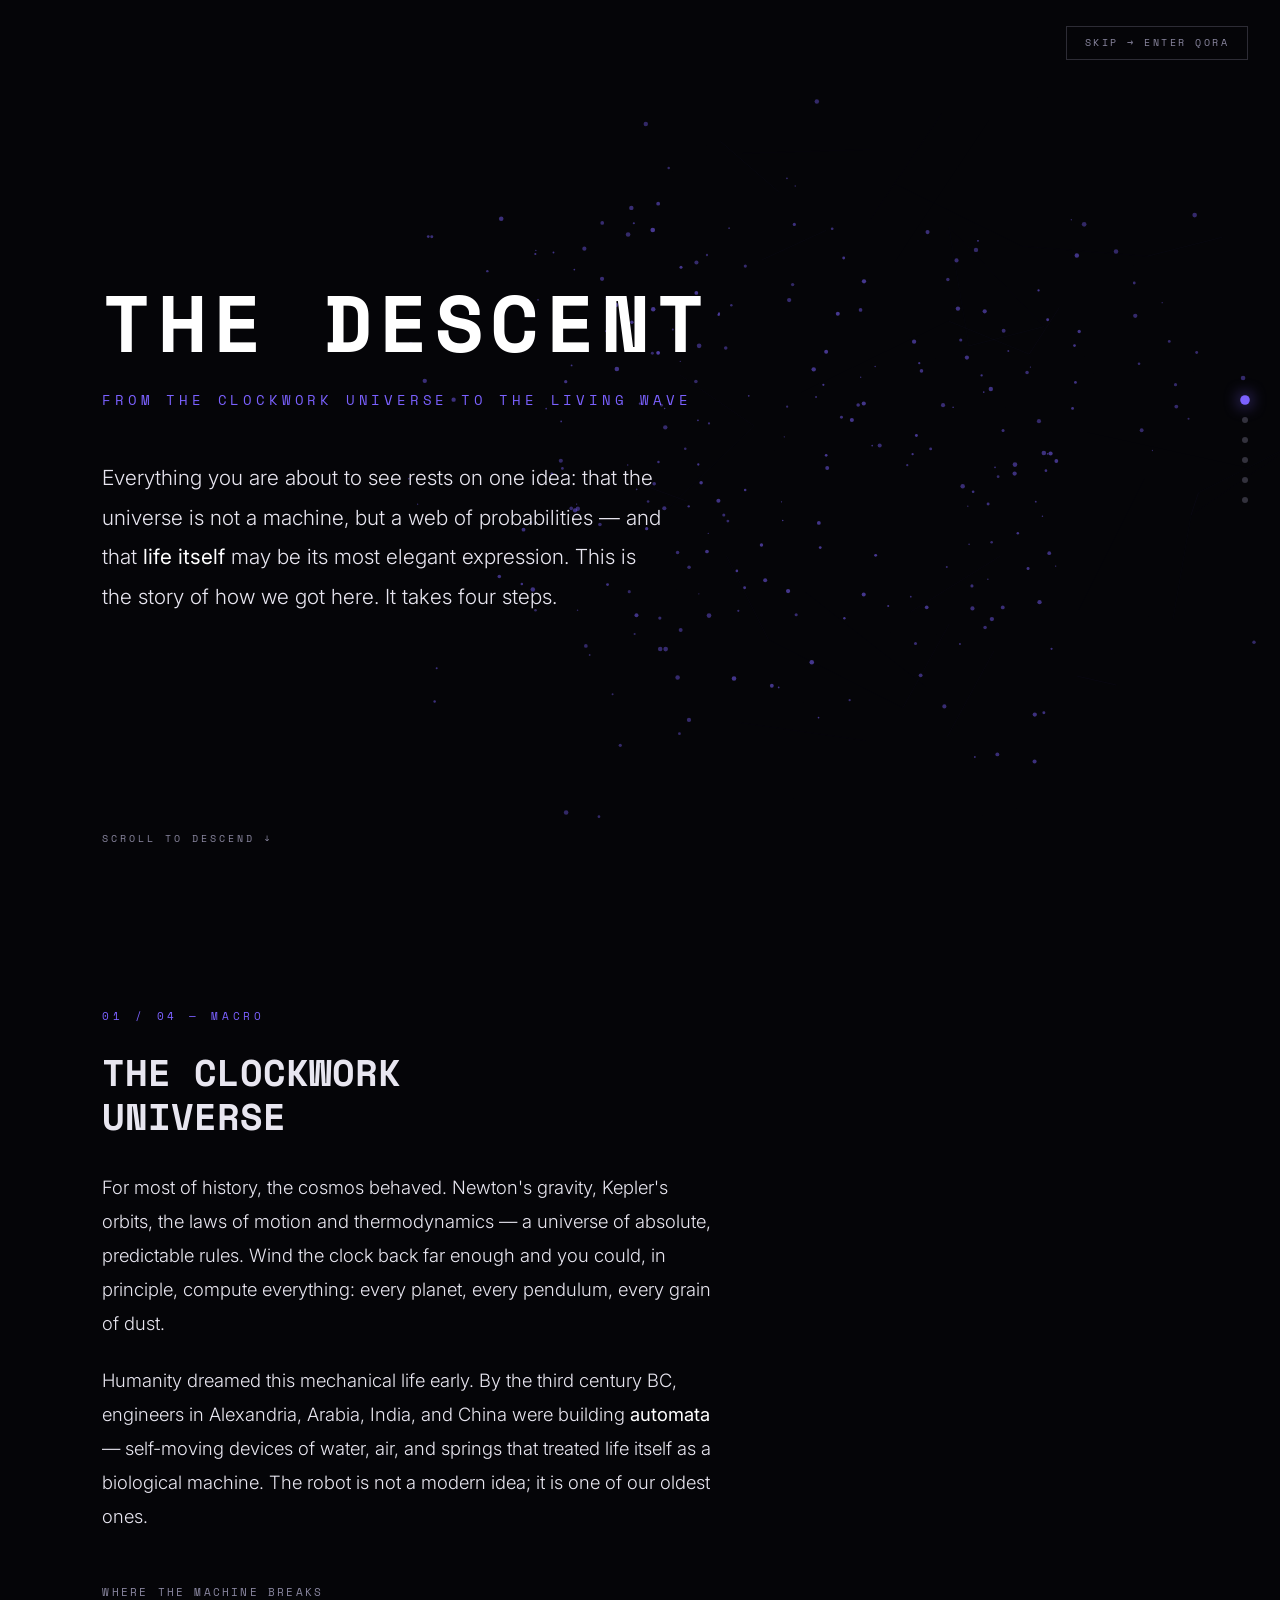
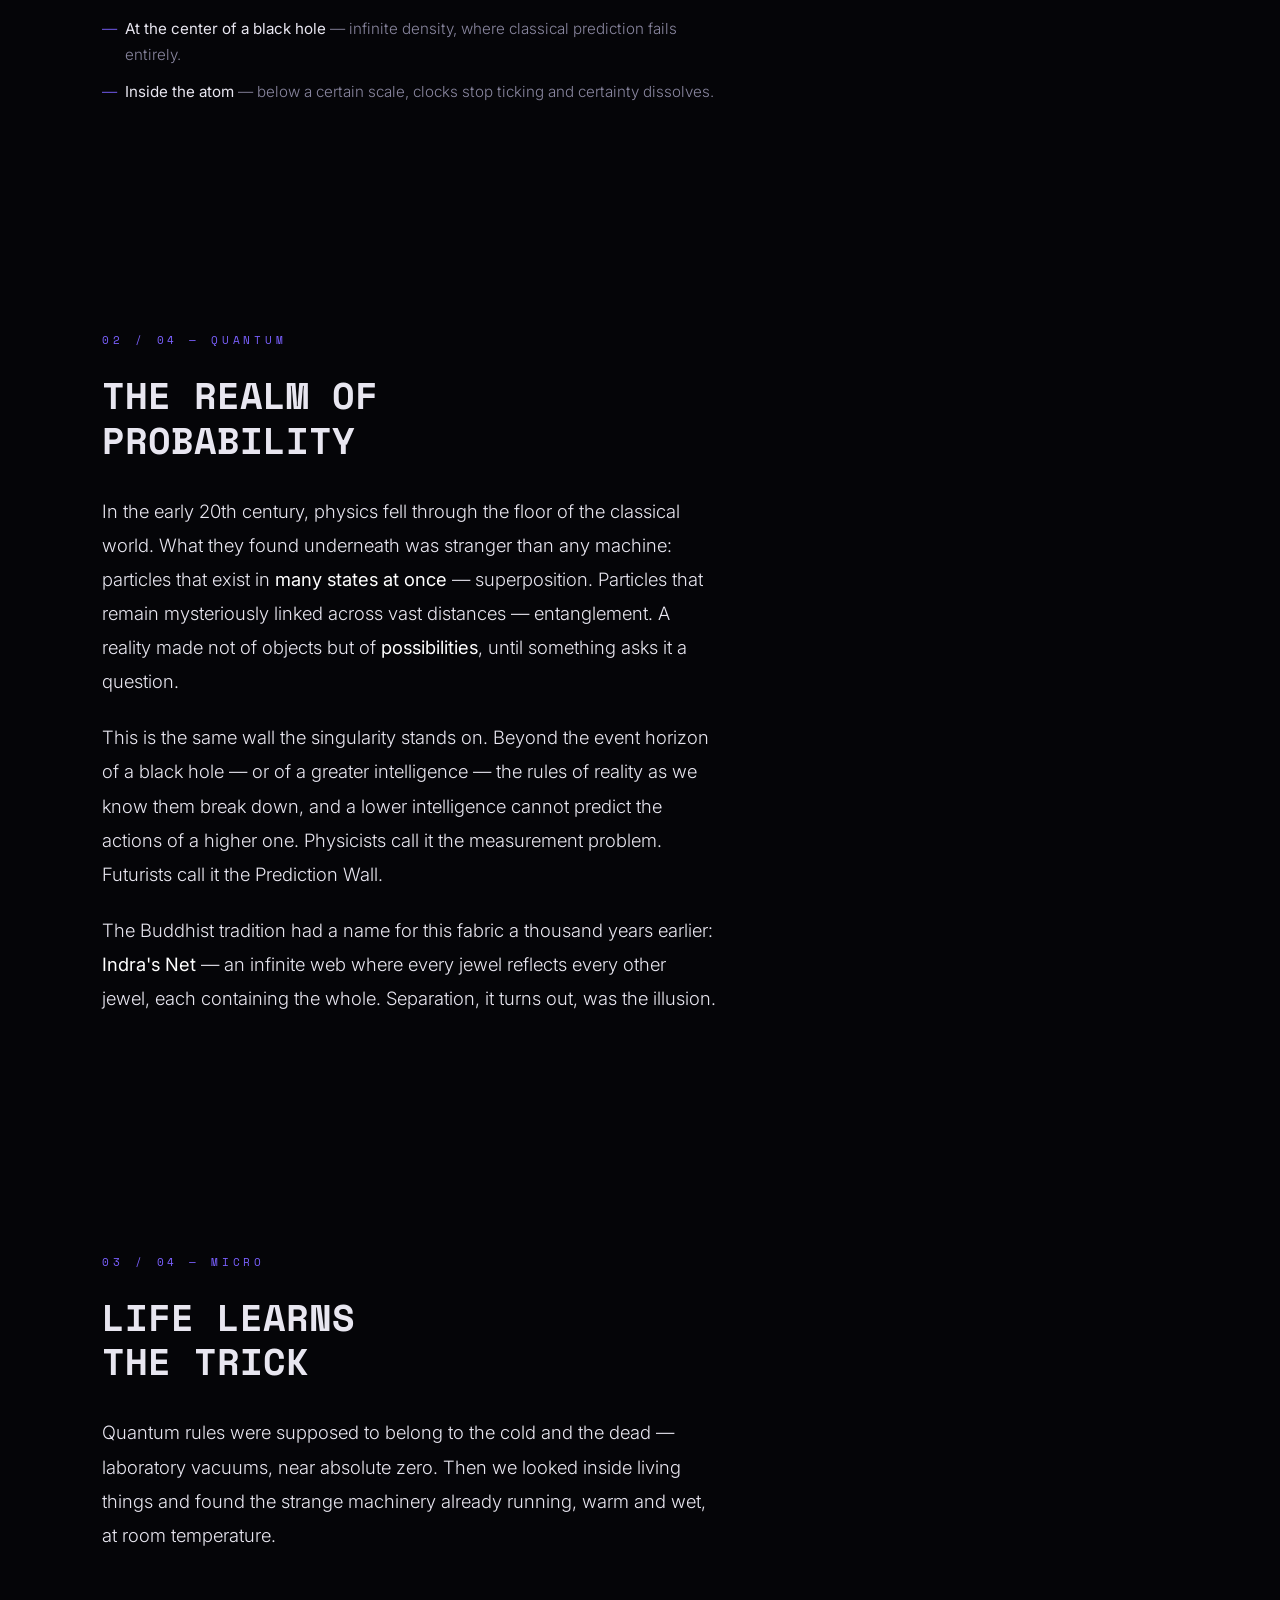
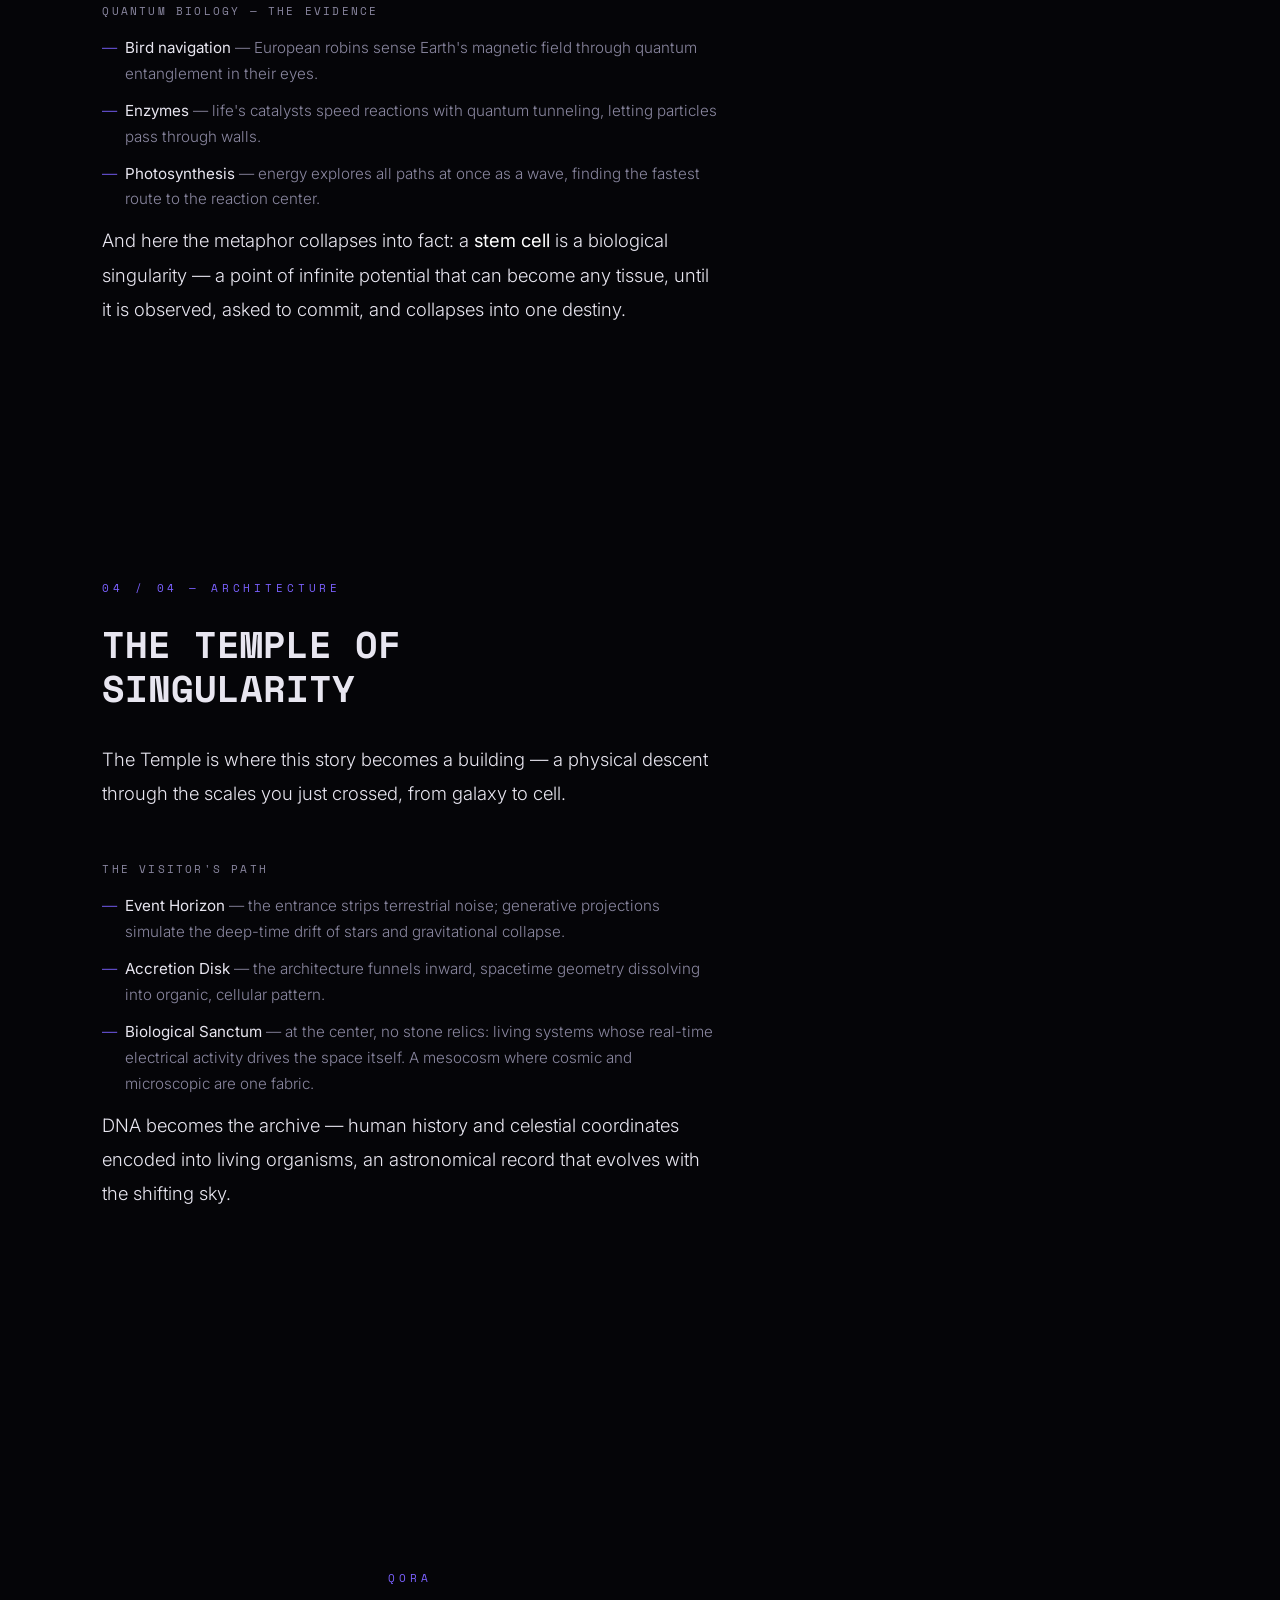
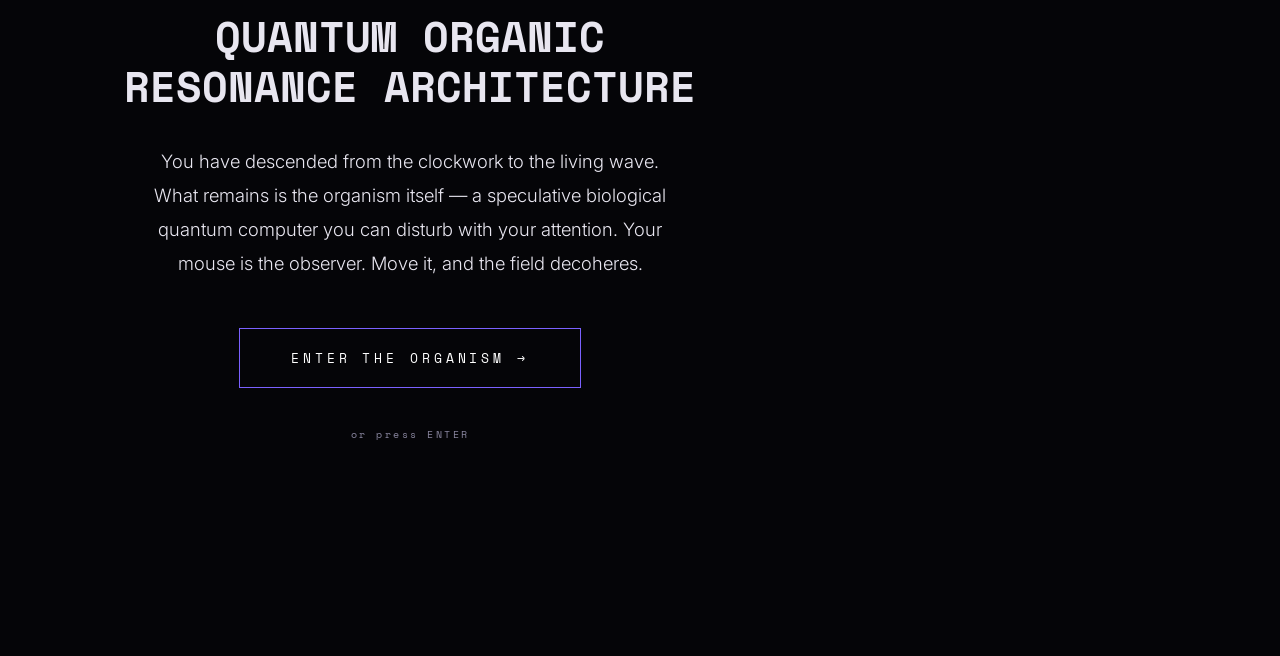
==== journey.html @ 7dcd742a "Add The Descent — pre-QORA journey page (classical → quantum → biology → temple)" ====
<!DOCTYPE html>
<html lang="en">
<head>
<meta charset="UTF-8">
<meta name="viewport" content="width=device-width, initial-scale=1.0">
<title>The Descent — Before QORA</title>
<meta name="description" content="From the clockwork universe to quantum biology: the conceptual runway to QORA, a living architecture of quantum coherence.">
<link rel="stylesheet" href="css/journey.css">
<link rel="preconnect" href="https://fonts.googleapis.com">
<link rel="preconnect" href="https://fonts.gstatic.com" crossorigin>
<link href="https://fonts.googleapis.com/css2?family=Space+Mono:wght@400;700&family=Inter:wght@300;400&display=swap" rel="stylesheet">
</head>
<body>

<canvas id="journey-canvas"></canvas>

<a class="skip-top" href="/#qora">SKIP → ENTER QORA</a>

<nav class="progress-rail" aria-label="Chapters">
  <a href="#prologue"></a>
  <a href="#ch1"></a>
  <a href="#ch2"></a>
  <a href="#ch3"></a>
  <a href="#ch4"></a>
  <a href="#finale"></a>
</nav>

<!-- PROLOGUE -->
<section class="chapter" id="prologue">
  <div class="wordmark reveal">THE DESCENT</div>
  <div class="tagline reveal">FROM THE CLOCKWORK UNIVERSE TO THE LIVING WAVE</div>
  <p class="lede reveal">
    Everything you are about to see rests on one idea: that the universe is not a machine,
    but a web of probabilities — and that <em>life itself</em> may be its most elegant
    expression. This is the story of how we got here. It takes four steps.
  </p>
  <div class="scroll-hint reveal">SCROLL TO DESCEND ↓</div>
</section>

<!-- CHAPTER 1 -->
<section class="chapter" id="ch1">
  <div class="num reveal">01 / 04 — MACRO</div>
  <h2 class="reveal">THE CLOCKWORK<br>UNIVERSE</h2>
  <p class="reveal">
    For most of history, the cosmos behaved. Newton's gravity, Kepler's orbits, the laws of
    motion and thermodynamics — a universe of absolute, predictable rules. Wind the clock
    back far enough and you could, in principle, compute everything: every planet, every
    pendulum, every grain of dust.
  </p>
  <p class="reveal">
    Humanity dreamed this mechanical life early. By the third century BC, engineers in
    Alexandria, Arabia, India, and China were building <em>automata</em> — self-moving
    devices of water, air, and springs that treated life itself as a biological machine.
    The robot is not a modern idea; it is one of our oldest ones.
  </p>
  <div class="sub reveal">Where the machine breaks</div>
  <ul class="reveal">
    <li><strong>At the center of a black hole</strong> — infinite density, where classical prediction fails entirely.</li>
    <li><strong>Inside the atom</strong> — below a certain scale, clocks stop ticking and certainty dissolves.</li>
  </ul>
</section>

<!-- CHAPTER 2 -->
<section class="chapter" id="ch2">
  <div class="num reveal">02 / 04 — QUANTUM</div>
  <h2 class="reveal">THE REALM OF<br>PROBABILITY</h2>
  <p class="reveal">
    In the early 20th century, physics fell through the floor of the classical world.
    What they found underneath was stranger than any machine: particles that exist in
    <em>many states at once</em> — superposition. Particles that remain mysteriously
    linked across vast distances — entanglement. A reality made not of objects but of
    <em>possibilities</em>, until something asks it a question.
  </p>
  <p class="reveal">
    This is the same wall the singularity stands on. Beyond the event horizon of a black
    hole — or of a greater intelligence — the rules of reality as we know them break down,
    and a lower intelligence cannot predict the actions of a higher one. Physicists call
    it the measurement problem. Futurists call it the Prediction Wall.
  </p>
  <p class="reveal">
    The Buddhist tradition had a name for this fabric a thousand years earlier:
    <em>Indra's Net</em> — an infinite web where every jewel reflects every other jewel,
    each containing the whole. Separation, it turns out, was the illusion.
  </p>
</section>

<!-- CHAPTER 3 -->
<section class="chapter" id="ch3">
  <div class="num reveal">03 / 04 — MICRO</div>
  <h2 class="reveal">LIFE LEARNS<br>THE TRICK</h2>
  <p class="reveal">
    Quantum rules were supposed to belong to the cold and the dead — laboratory vacuums,
    near absolute zero. Then we looked inside living things and found the strange machinery
    already running, warm and wet, at room temperature.
  </p>
  <div class="sub reveal">Quantum biology — the evidence</div>
  <ul class="reveal">
    <li><strong>Bird navigation</strong> — European robins sense Earth's magnetic field through quantum entanglement in their eyes.</li>
    <li><strong>Enzymes</strong> — life's catalysts speed reactions with quantum tunneling, letting particles pass through walls.</li>
    <li><strong>Photosynthesis</strong> — energy explores all paths at once as a wave, finding the fastest route to the reaction center.</li>
  </ul>
  <p class="reveal">
    And here the metaphor collapses into fact: a <em>stem cell</em> is a biological
    singularity — a point of infinite potential that can become any tissue, until it is
    observed, asked to commit, and collapses into one destiny.
  </p>
</section>

<!-- CHAPTER 4 -->
<section class="chapter" id="ch4">
  <div class="num reveal">04 / 04 — ARCHITECTURE</div>
  <h2 class="reveal">THE TEMPLE OF<br>SINGULARITY</h2>
  <p class="reveal">
    The Temple is where this story becomes a building — a physical descent through the
    scales you just crossed, from galaxy to cell.
  </p>
  <div class="sub reveal">The visitor's path</div>
  <ul class="reveal">
    <li><strong>Event Horizon</strong> — the entrance strips terrestrial noise; generative projections simulate the deep-time drift of stars and gravitational collapse.</li>
    <li><strong>Accretion Disk</strong> — the architecture funnels inward, spacetime geometry dissolving into organic, cellular pattern.</li>
    <li><strong>Biological Sanctum</strong> — at the center, no stone relics: living systems whose real-time electrical activity drives the space itself. A mesocosm where cosmic and microscopic are one fabric.</li>
  </ul>
  <p class="reveal">
    DNA becomes the archive — human history and celestial coordinates encoded into living
    organisms, an astronomical record that evolves with the shifting sky.
  </p>
</section>

<!-- FINALE -->
<section class="chapter" id="finale">
  <div class="num reveal">QORA</div>
  <h2 class="reveal">QUANTUM ORGANIC<br>RESONANCE ARCHITECTURE</h2>
  <p class="reveal">
    You have descended from the clockwork to the living wave. What remains is the
    organism itself — a speculative biological quantum computer you can disturb with
    your attention. Your mouse is the observer. Move it, and the field decoheres.
  </p>
  <a id="enter-qora" href="/#qora" class="reveal">ENTER THE ORGANISM →</a>
  <a class="skip reveal" href="/#qora">or press ENTER</a>
</section>

<script>
// reveal-on-scroll + active chapter tracking
const chapters = document.querySelectorAll('.chapter');
const dots = document.querySelectorAll('.progress-rail a');
const io = new IntersectionObserver(es => es.forEach(e => {
  if (e.isIntersecting) e.target.classList.add('visible');
}), { threshold: 0.18 });
document.querySelectorAll('.reveal').forEach(el => io.observe(el));

const chIO = new IntersectionObserver(es => es.forEach(e => {
  if (e.isIntersecting) {
    dots.forEach(d => d.classList.toggle('active', d.getAttribute('href') === '#' + e.target.id));
    document.body.dataset.chapter = e.target.id;
  }
}), { threshold: 0.5 });
chapters.forEach(c => chIO.observe(c));

// ENTER key → QORA
addEventListener('keydown', e => { if (e.key === 'Enter') location.href = '/#qora'; });
</script>
<script src="js/journey.js"></script>
</body>
</html>
---- css/journey.css ----
/* QORA — The Descent (journey) */
:root {
  --bg: #050508;
  --ink: #e8e6f0;
  --dim: #8a87a0;
  --accent: #7b61ff;
  --accent2: #00e5a0;
  --line: rgba(123, 97, 255, 0.25);
}
* { margin: 0; padding: 0; box-sizing: border-box; }
html { scroll-behavior: smooth; }
body {
  background: var(--bg);
  color: var(--ink);
  font-family: 'Inter', -apple-system, sans-serif;
  font-weight: 300;
  overflow-x: hidden;
}
#journey-canvas {
  position: fixed;
  inset: 0;
  z-index: 0;
  pointer-events: none;
}
.chapter {
  position: relative;
  z-index: 1;
  min-height: 100vh;
  display: flex;
  flex-direction: column;
  justify-content: center;
  padding: 12vh 8vw;
  max-width: 820px;
}
.chapter .num {
  font-family: 'Space Mono', monospace;
  font-size: 11px;
  letter-spacing: 0.35em;
  color: var(--accent);
  margin-bottom: 1.6rem;
}
.chapter h2 {
  font-family: 'Space Mono', monospace;
  font-weight: 700;
  font-size: clamp(1.4rem, 3.4vw, 2.3rem);
  line-height: 1.2;
  margin-bottom: 2rem;
}
.chapter p {
  font-size: clamp(1rem, 1.6vw, 1.15rem);
  line-height: 1.85;
  color: var(--ink);
  margin-bottom: 1.4rem;
  max-width: 620px;
}
.chapter p em, .chapter p strong { color: #fff; font-style: normal; font-weight: 400; }
.chapter .sub {
  font-family: 'Space Mono', monospace;
  font-size: 11px;
  letter-spacing: 0.2em;
  color: var(--dim);
  text-transform: uppercase;
  margin: 1.8rem 0 0.6rem;
}
.chapter ul { list-style: none; margin-top: 0.4rem; }
.chapter li {
  font-size: 0.95rem;
  line-height: 1.7;
  color: var(--dim);
  padding-left: 1.4rem;
  position: relative;
  margin-bottom: 0.7rem;
  max-width: 620px;
}
.chapter li::before {
  content: '—';
  position: absolute;
  left: 0;
  color: var(--accent);
}
.chapter li strong { color: var(--ink); font-weight: 400; }

/* prologue */
#prologue { align-items: flex-start; text-align: left; }
#prologue .wordmark {
  font-family: 'Space Mono', monospace;
  font-size: clamp(2.6rem, 8vw, 5rem);
  font-weight: 700;
  letter-spacing: 0.08em;
  color: #fff;
  margin-bottom: 0.6rem;
}
#prologue .tagline {
  font-family: 'Space Mono', monospace;
  font-size: clamp(0.7rem, 1.6vw, 0.85rem);
  letter-spacing: 0.28em;
  color: var(--accent);
  margin-bottom: 3rem;
}
#prologue p.lede {
  font-size: clamp(1.05rem, 2vw, 1.3rem);
  line-height: 1.9;
  max-width: 560px;
}
.scroll-hint {
  position: absolute;
  bottom: 6vh;
  left: 8vw;
  font-family: 'Space Mono', monospace;
  font-size: 10px;
  letter-spacing: 0.3em;
  color: var(--dim);
  animation: pulse 2.4s ease-in-out infinite;
}
@keyframes pulse { 0%,100% { opacity: 0.35; } 50% { opacity: 1; } }

/* reveal on scroll */
.reveal { opacity: 0; transform: translateY(28px); transition: opacity 1s ease, transform 1s ease; }
.reveal.visible { opacity: 1; transform: none; }

/* finale */
#finale { align-items: center; text-align: center; min-height: 100vh; }
#finale h2 { font-size: clamp(1.6rem, 4vw, 2.6rem); }
#finale p { max-width: 520px; margin: 0 auto 3rem; }
#enter-qora {
  font-family: 'Space Mono', monospace;
  font-size: 13px;
  letter-spacing: 0.3em;
  color: #fff;
  background: transparent;
  border: 1px solid var(--accent);
  padding: 1.2rem 3.2rem;
  cursor: pointer;
  text-decoration: none;
  transition: background 0.4s ease, box-shadow 0.4s ease, border-color 0.4s ease;
}
#enter-qora:hover {
  background: rgba(123, 97, 255, 0.15);
  border-color: #fff;
  box-shadow: 0 0 40px rgba(123, 97, 255, 0.4);
}
#finale .skip {
  display: block;
  margin-top: 2.4rem;
  font-family: 'Space Mono', monospace;
  font-size: 10px;
  letter-spacing: 0.25em;
  color: var(--dim);
  text-decoration: none;
}
#finale .skip:hover { color: var(--ink); }

.progress-rail {
  position: fixed;
  right: 2rem;
  top: 50%;
  transform: translateY(-50%);
  z-index: 2;
  display: flex;
  flex-direction: column;
  gap: 14px;
}
.progress-rail a {
  width: 6px; height: 6px;
  border-radius: 50%;
  background: rgba(138, 135, 160, 0.35);
  transition: background 0.3s, transform 0.3s;
}
.progress-rail a.active { background: var(--accent); transform: scale(1.6); box-shadow: 0 0 10px var(--accent); }

.skip-top {
  position: fixed;
  top: 1.6rem;
  right: 2rem;
  z-index: 3;
  font-family: 'Space Mono', monospace;
  font-size: 10px;
  letter-spacing: 0.25em;
  color: var(--dim);
  text-decoration: none;
  border: 1px solid rgba(138,135,160,0.3);
  padding: 0.55rem 1.1rem;
  transition: color 0.3s, border-color 0.3s;
}
.skip-top:hover { color: #fff; border-color: var(--accent); }

@media (max-width: 640px) {
  .progress-rail { display: none; }
  .chapter { padding: 14vh 7vw; }
  .skip-top { top: 1rem; right: 1rem; }
}
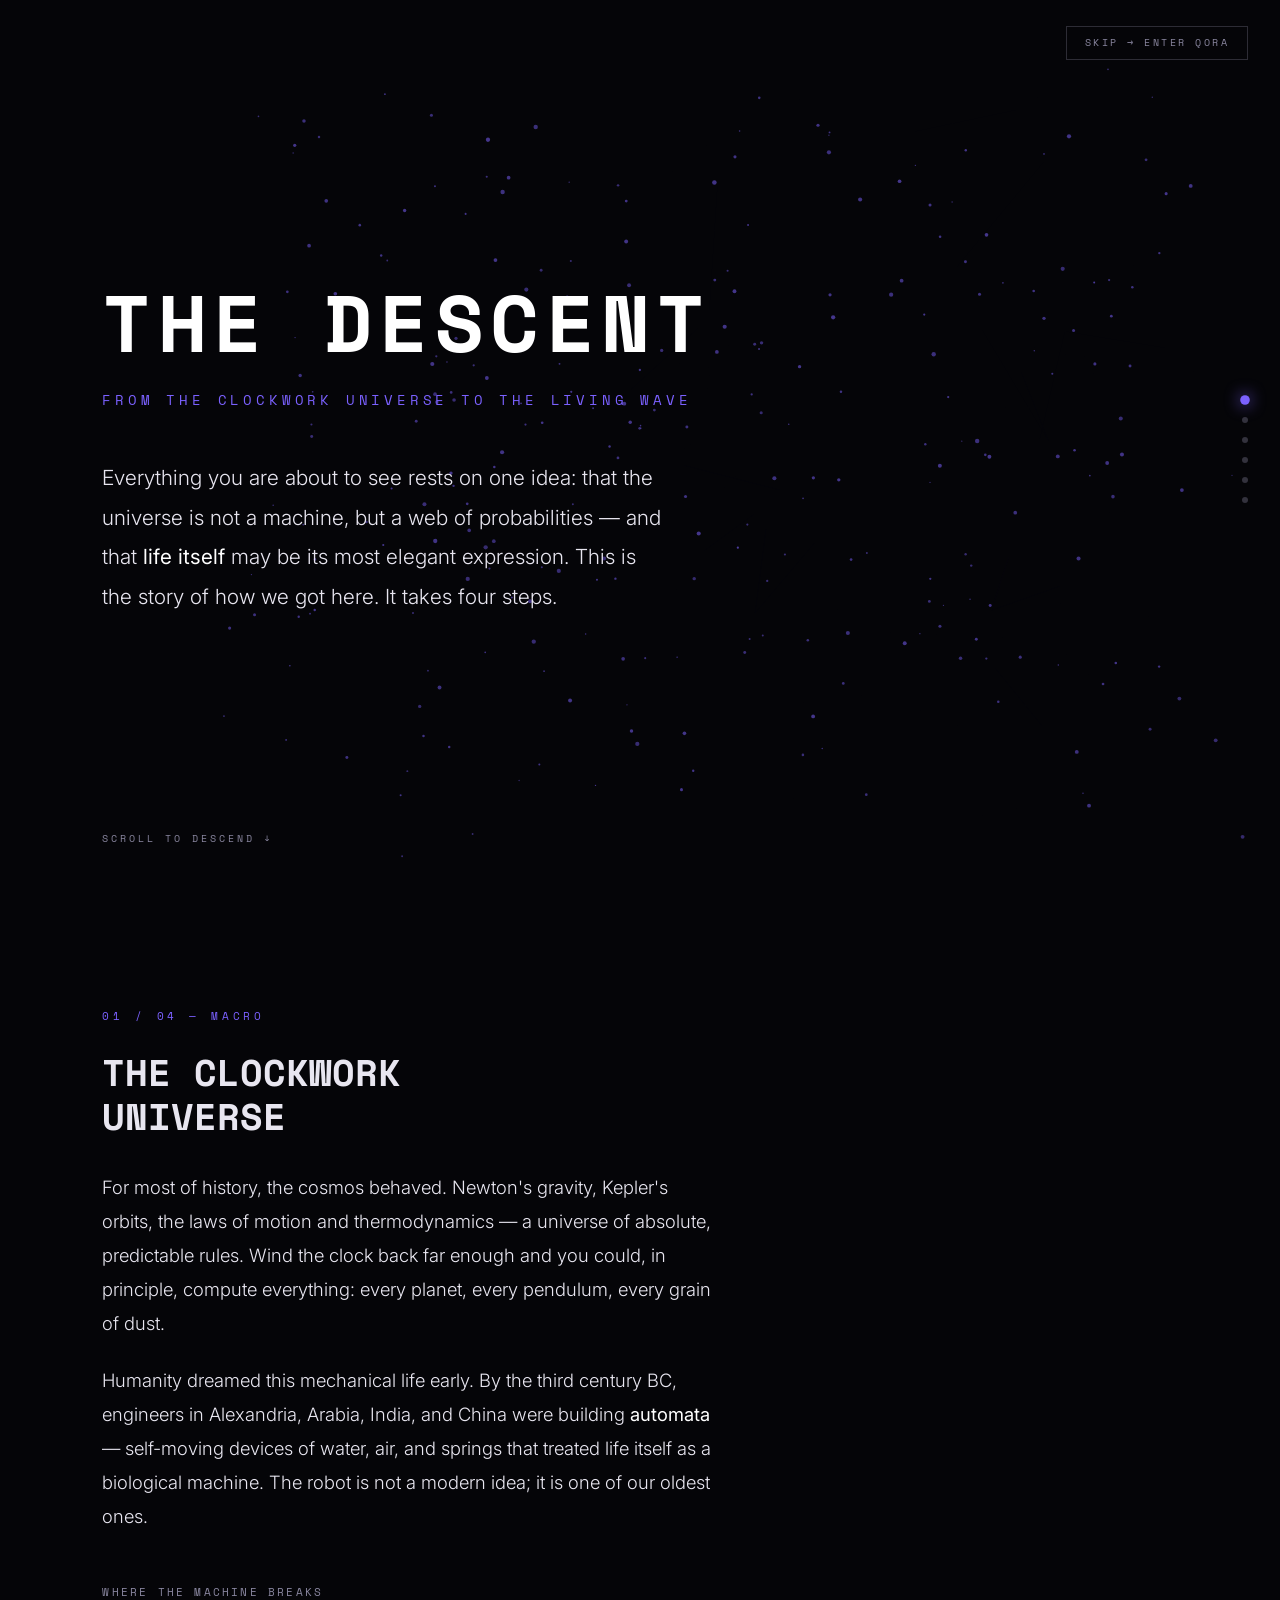
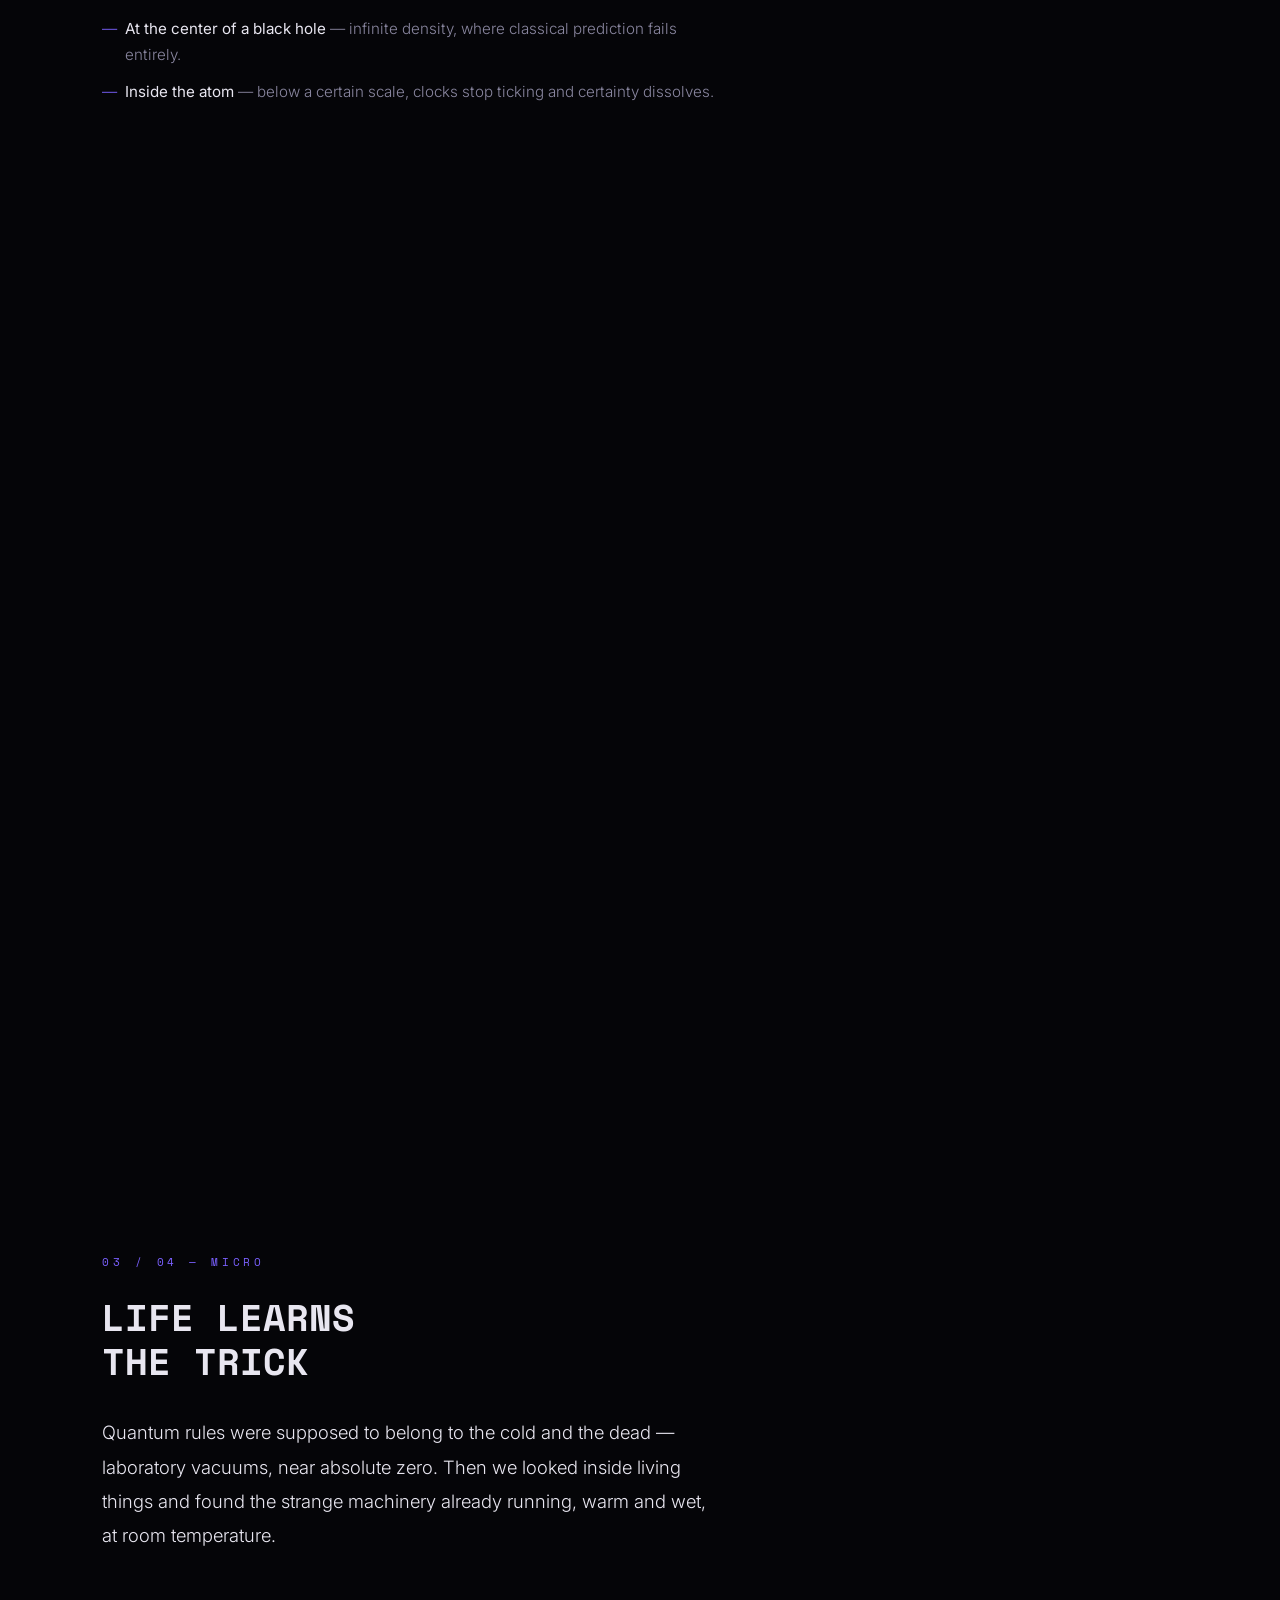
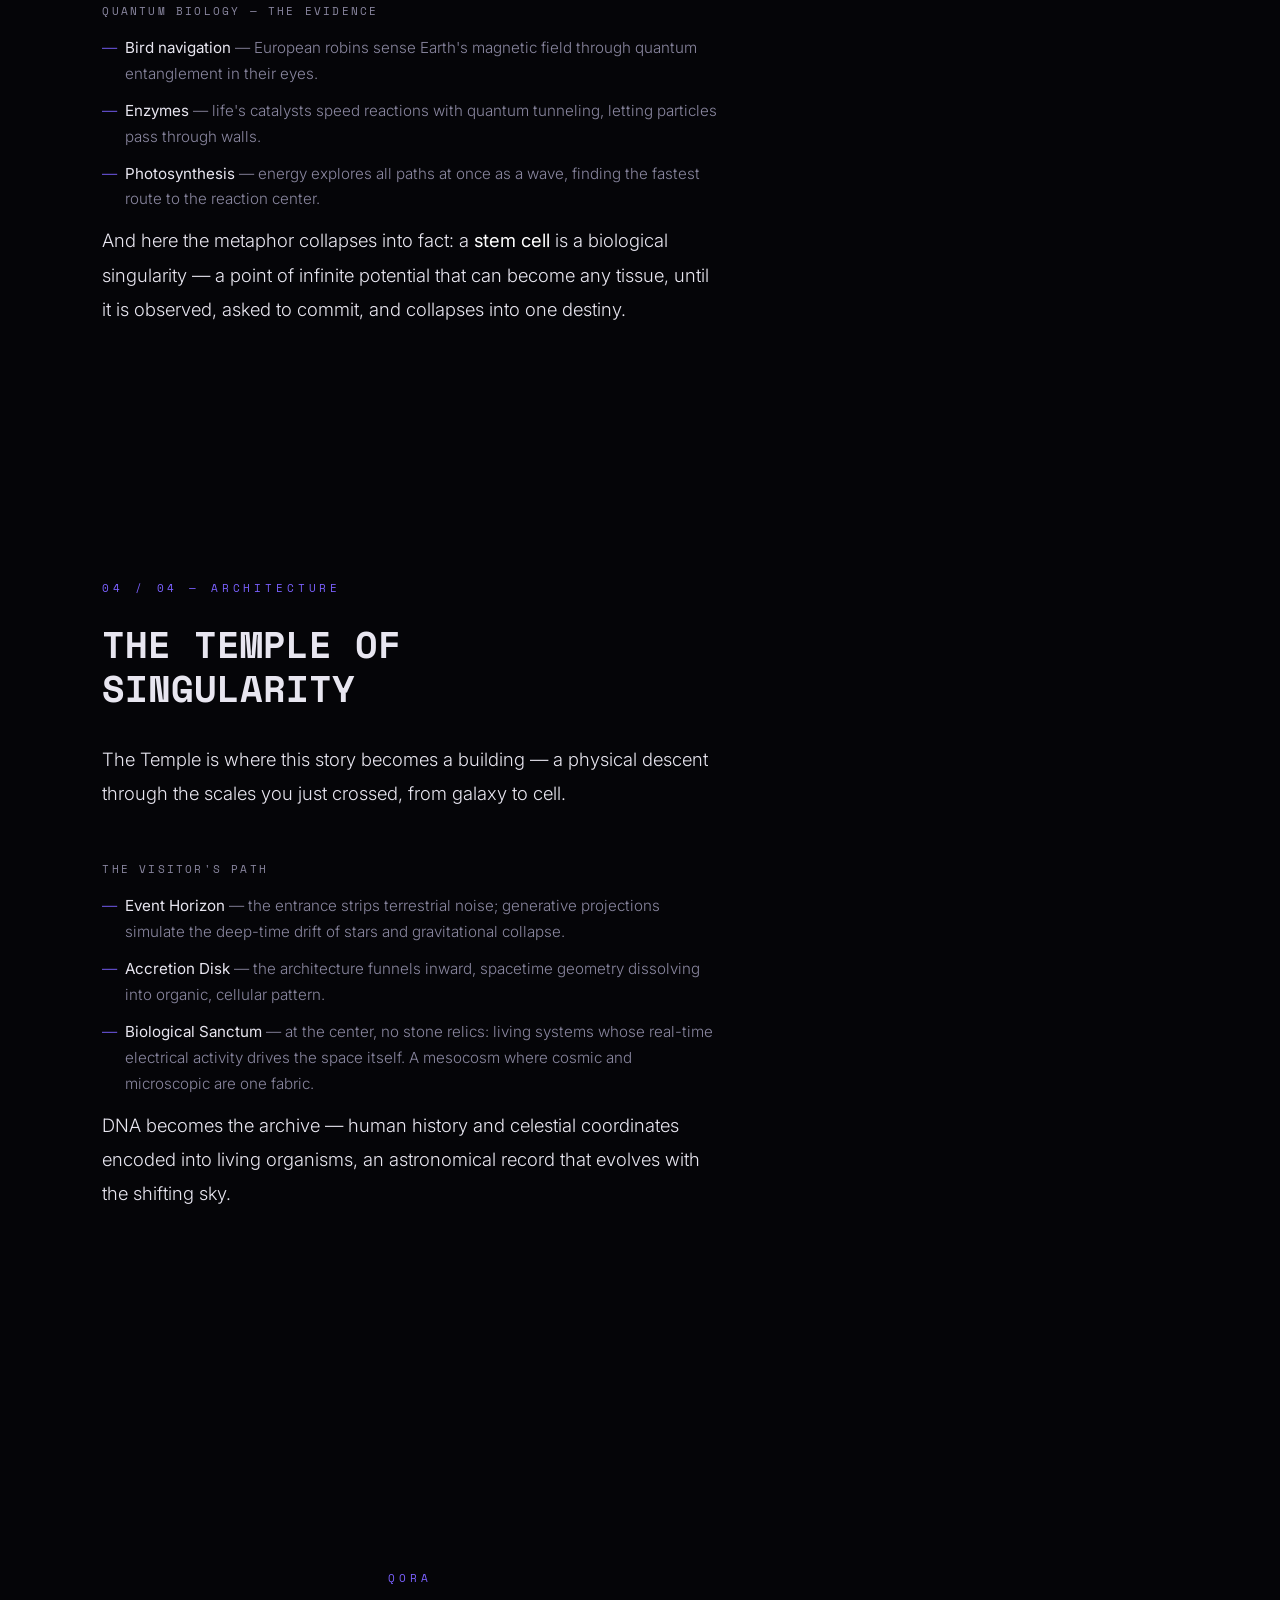
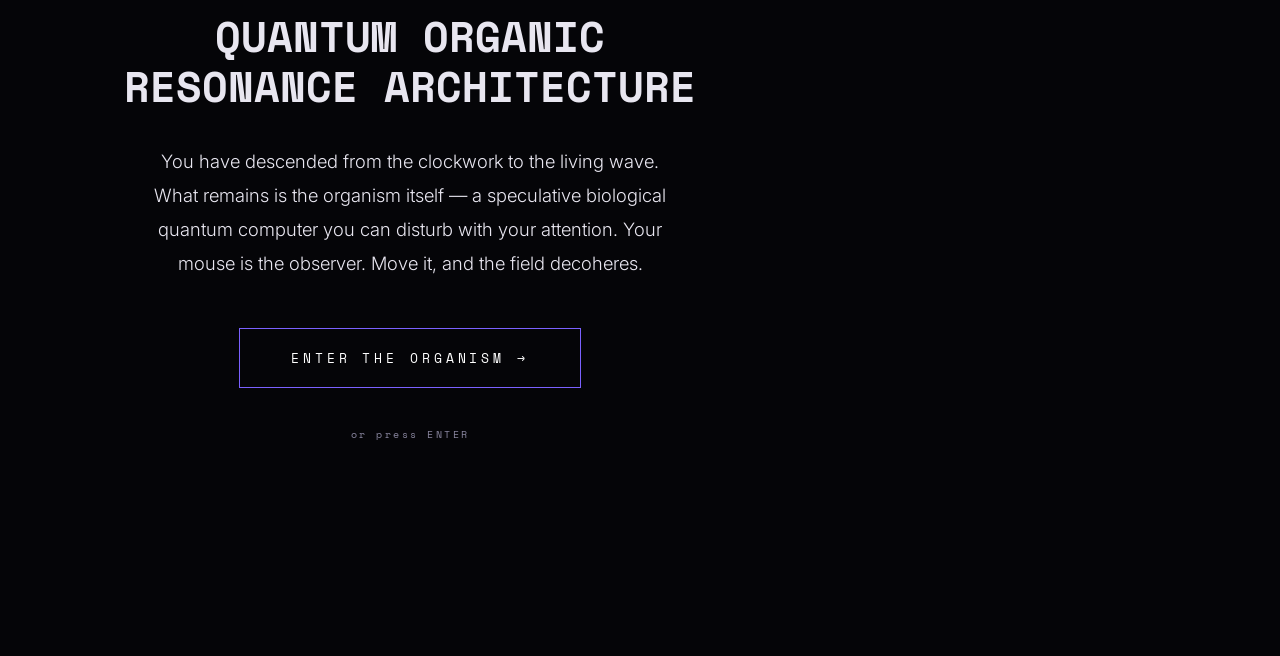
==== commit 75e72043: "Point journey links at qora-web-psi production alias" ====
--- a/journey.html
+++ b/journey.html
@@ -14,7 +14,7 @@
 
 <canvas id="journey-canvas"></canvas>
 
-<a class="skip-top" href="/#qora">SKIP → ENTER QORA</a>
+<a class="skip-top" href="https://qora-web-psi.vercel.app">SKIP → ENTER QORA</a>
 
 <nav class="progress-rail" aria-label="Chapters">
   <a href="#prologue"></a>
@@ -135,8 +135,8 @@
     organism itself — a speculative biological quantum computer you can disturb with
     your attention. Your mouse is the observer. Move it, and the field decoheres.
   </p>
-  <a id="enter-qora" href="/#qora" class="reveal">ENTER THE ORGANISM →</a>
-  <a class="skip reveal" href="/#qora">or press ENTER</a>
+  <a id="enter-qora" href="https://qora-web-psi.vercel.app" class="reveal">ENTER THE ORGANISM →</a>
+  <a class="skip reveal" href="https://qora-web-psi.vercel.app">or press ENTER</a>
 </section>
 
 <script>
@@ -157,7 +157,7 @@
 chapters.forEach(c => chIO.observe(c));
 
 // ENTER key → QORA
-addEventListener('keydown', e => { if (e.key === 'Enter') location.href = '/#qora'; });
+addEventListener('keydown', e => { if (e.key === 'Enter') location.href = 'https://qora-web-psi.vercel.app'; });
 </script>
 <script src="js/journey.js"></script>
 </body>
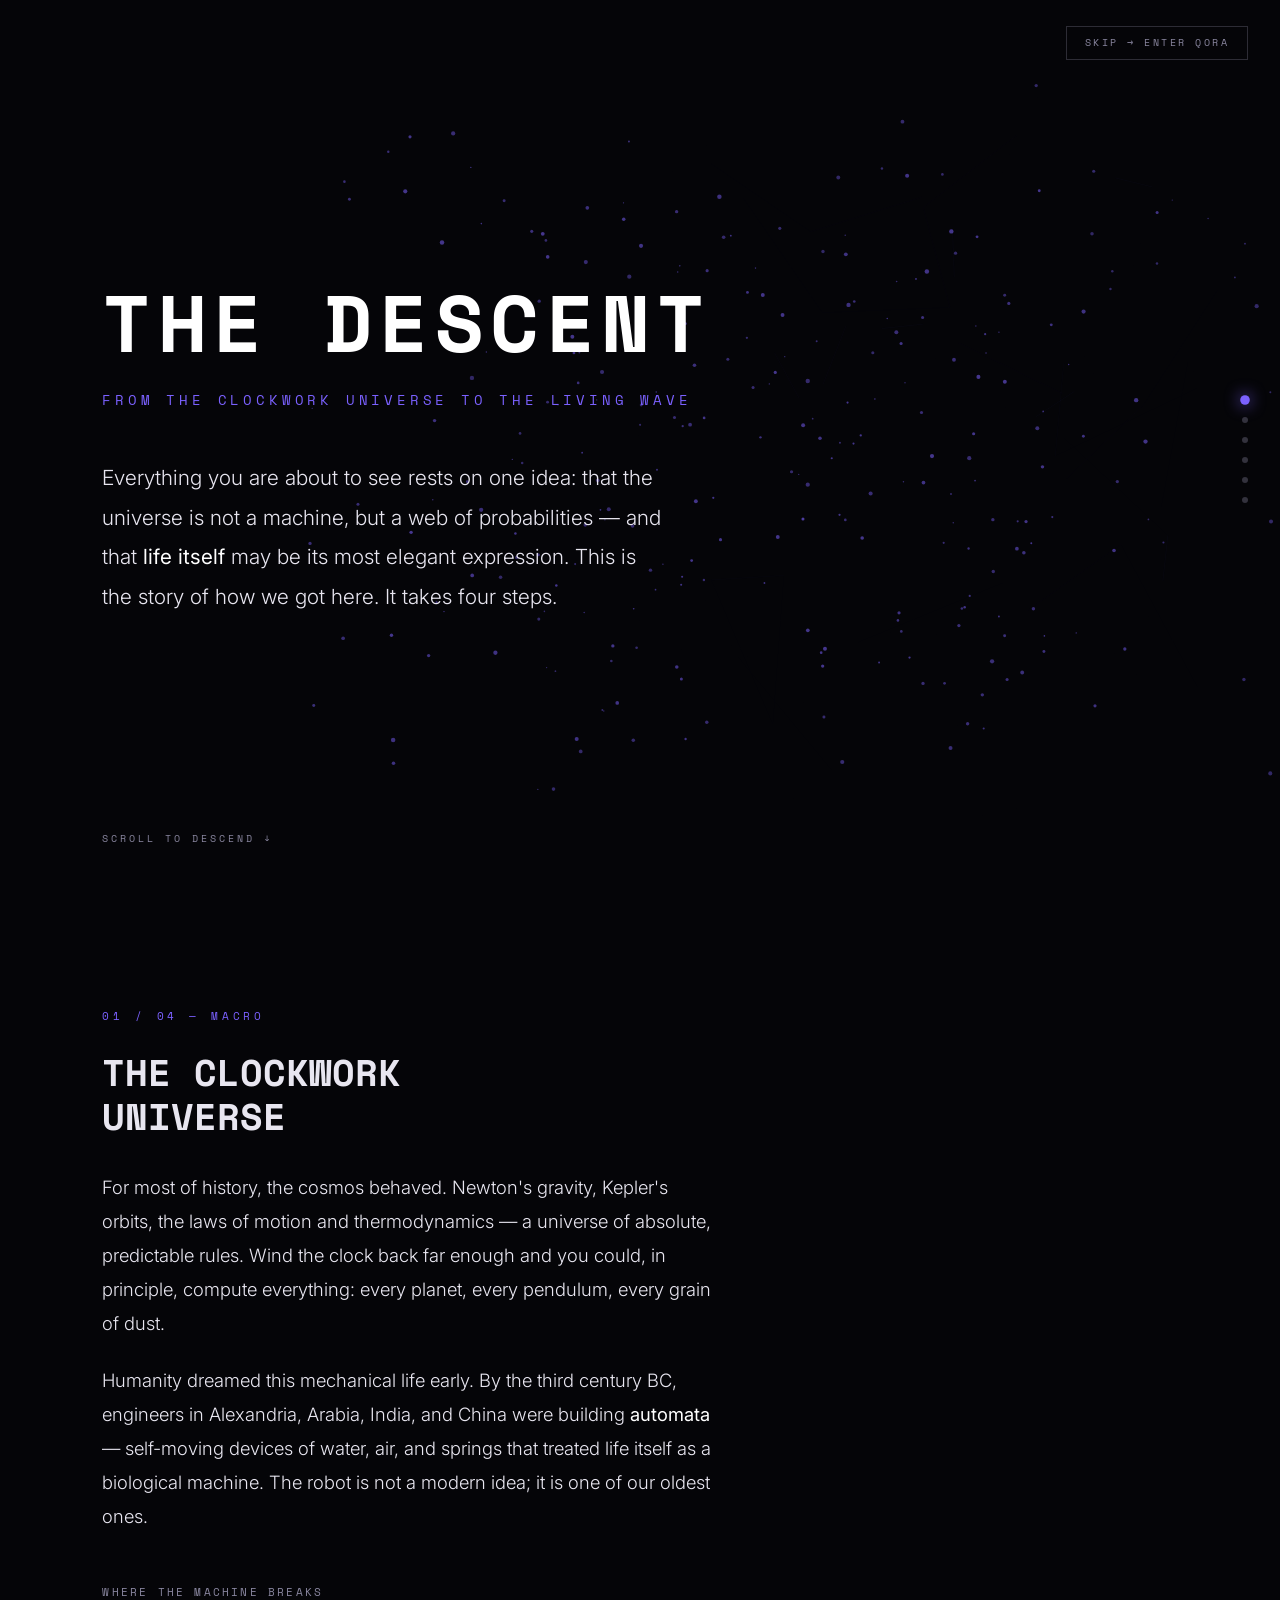
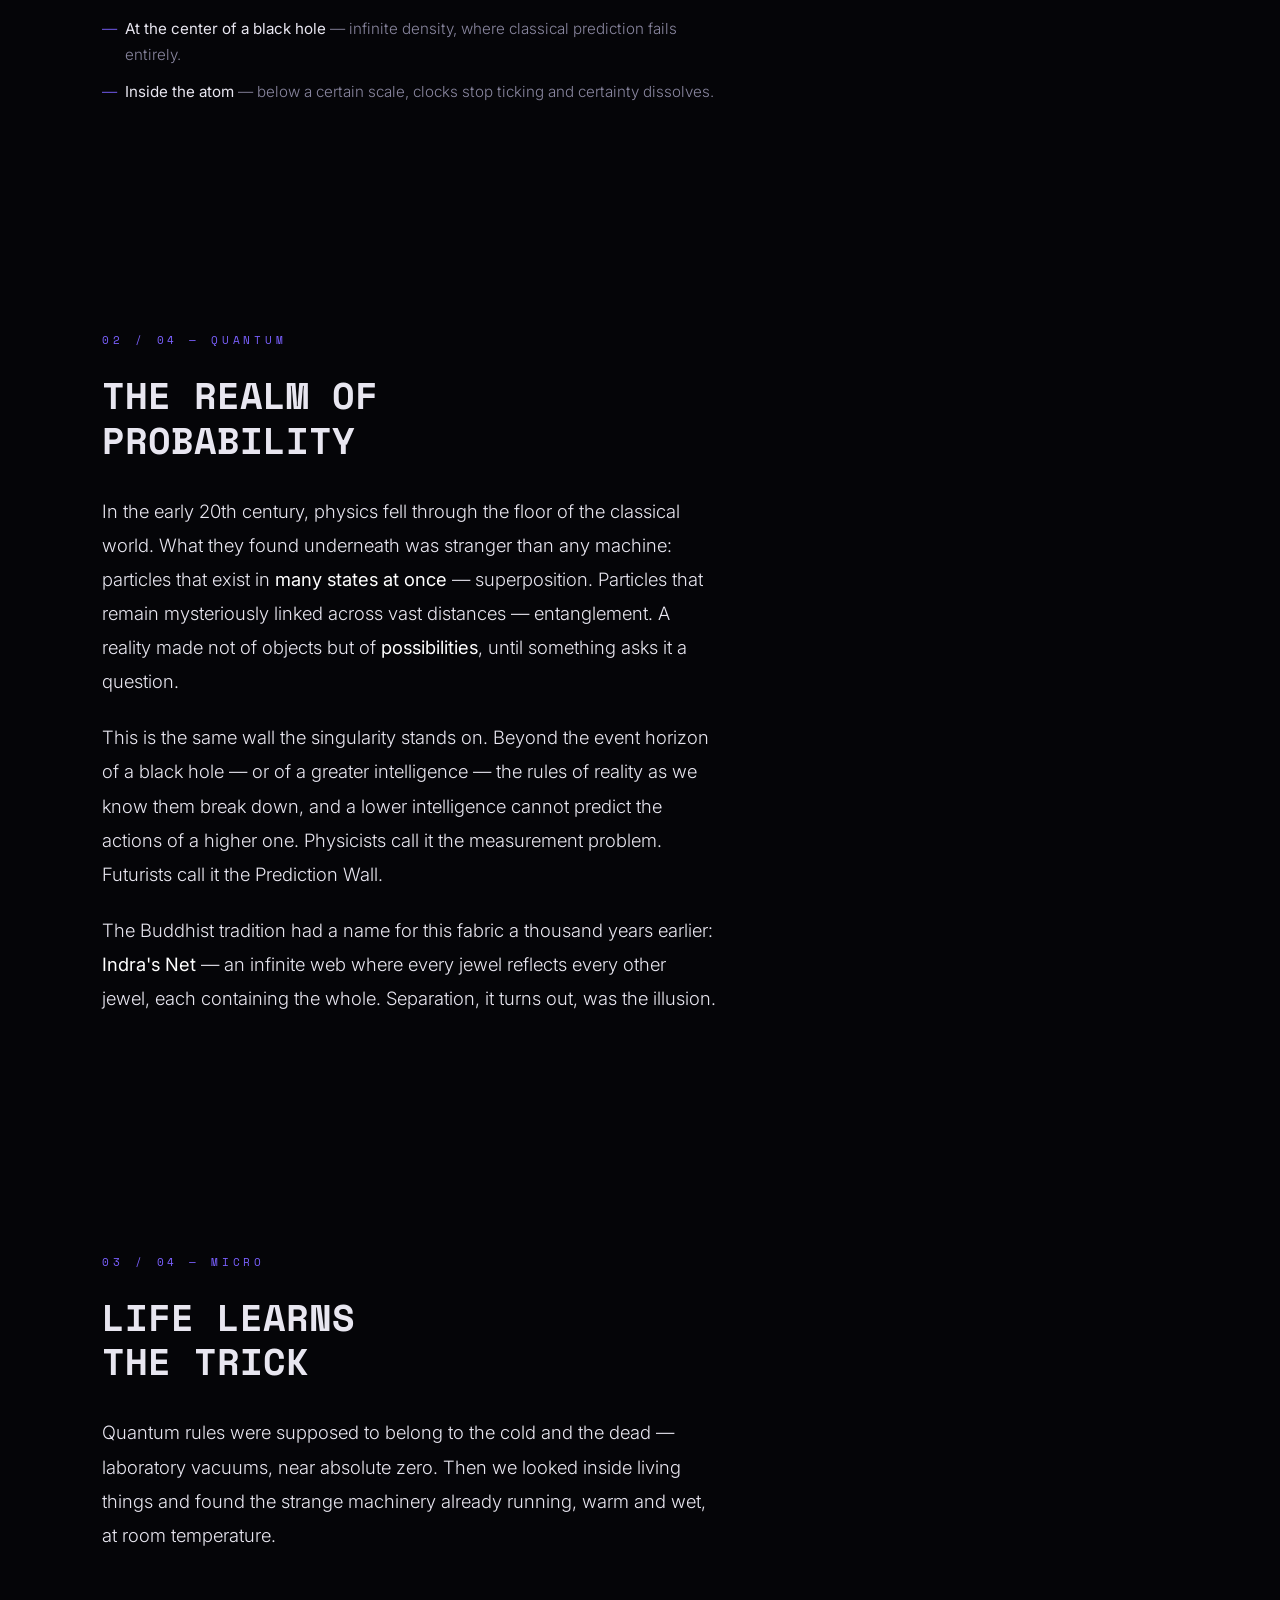
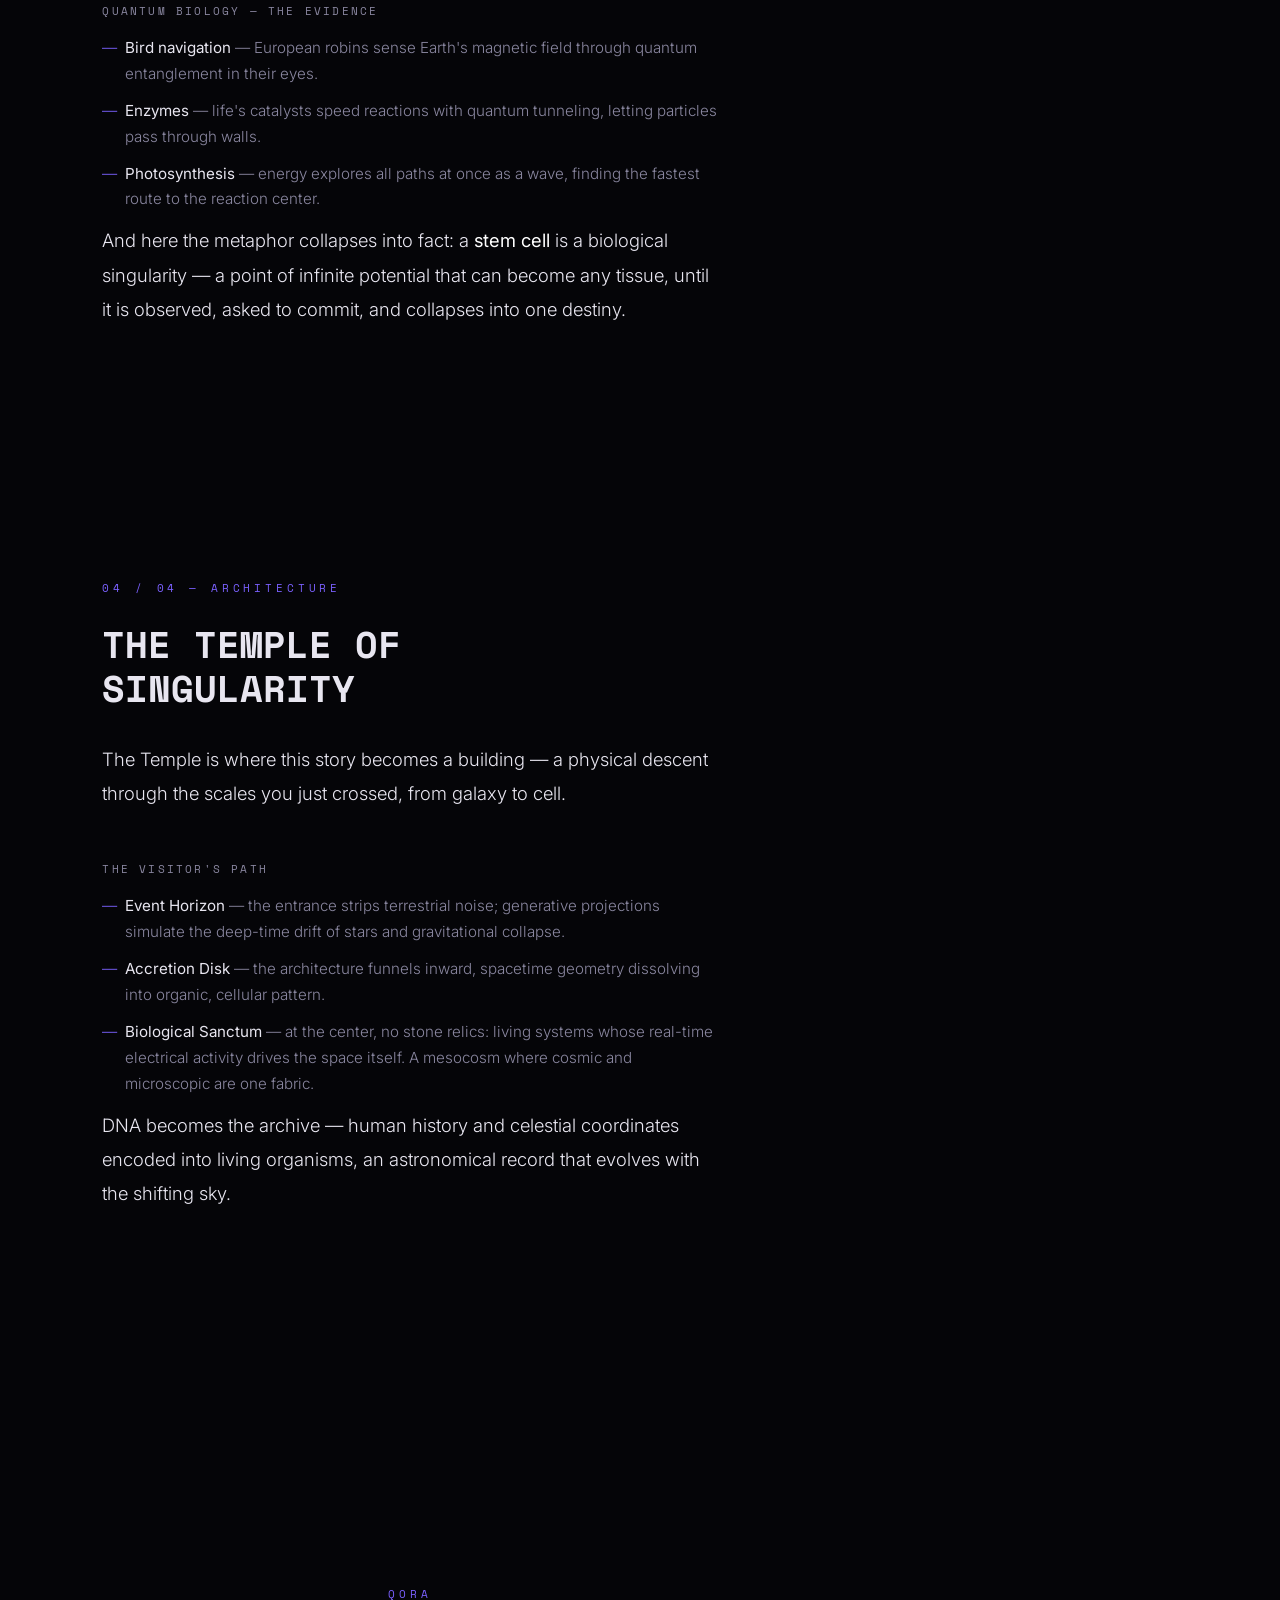
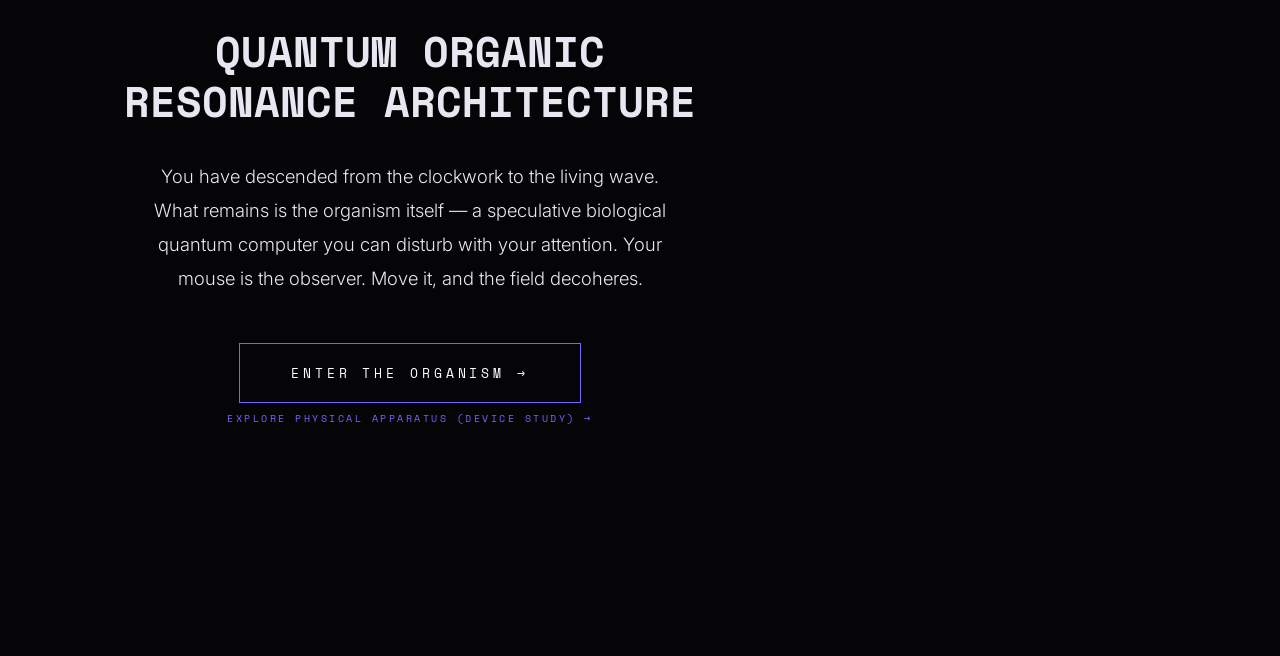
==== commit 0c804eb3: "feat(apparatus): integrate QORA-1 physical device study, 3D model, schematics, and BOM" ====
--- a/journey.html
+++ b/journey.html
@@ -135,8 +135,8 @@
     organism itself — a speculative biological quantum computer you can disturb with
     your attention. Your mouse is the observer. Move it, and the field decoheres.
   </p>
-  <a id="enter-qora" href="https://qora-web-psi.vercel.app" class="reveal">ENTER THE ORGANISM →</a>
-  <a class="skip reveal" href="https://qora-web-psi.vercel.app">or press ENTER</a>
+  <a id="enter-qora" href="index.html" class="reveal">ENTER THE ORGANISM →</a>
+  <a class="skip reveal" href="device.html" style="color:var(--accent, #00d4ff); border-color:rgba(0,212,255,0.3); margin-top:8px;">EXPLORE PHYSICAL APPARATUS (DEVICE STUDY) →</a>
 </section>
 
 <script>
